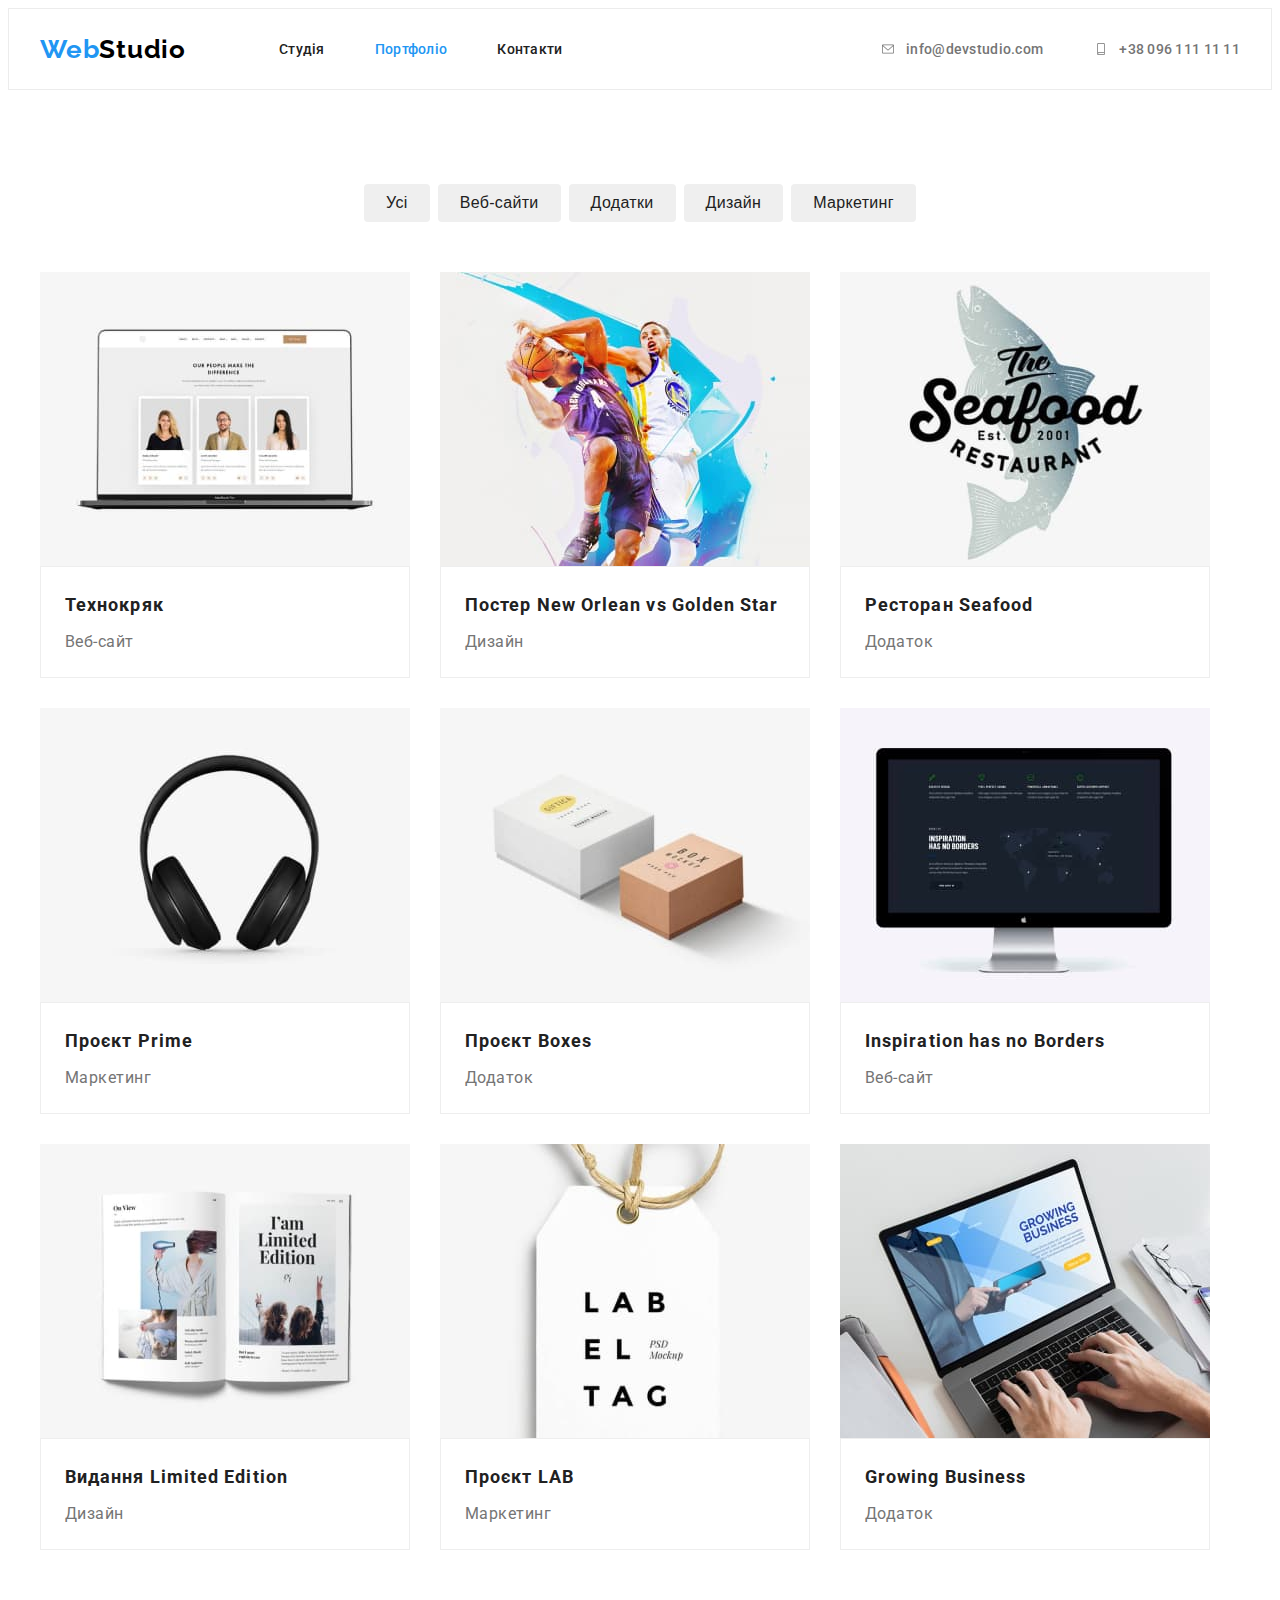
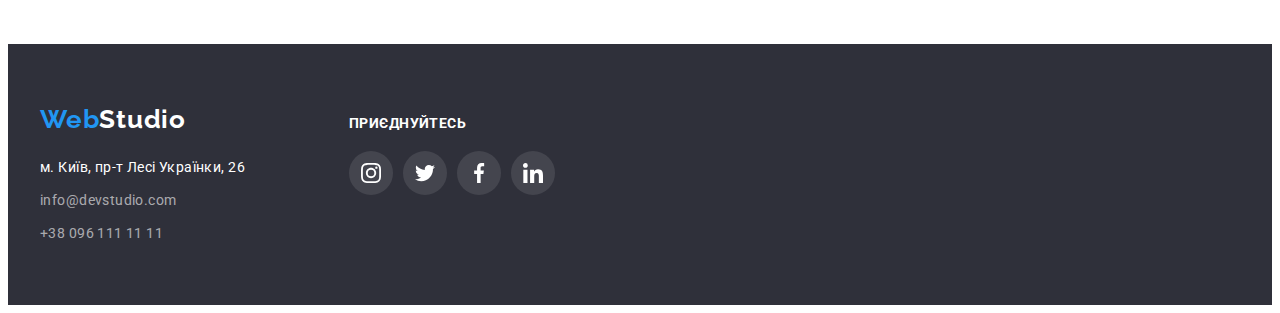
==== portfolio.html @ 69770211 "Summary" ====
<!DOCTYPE html>
<html lang="uk">
  <head>
    <meta charset="UTF-8" />
    <meta http-equiv="X-UA-Compatible" content="IE=edge" />
    <meta name="viewport" content="width=device-width, initial-scale=1.0" />
    <title>WebStudio</title>
    <!-- modern-normalize -->
    <link
      rel="stylesheet"
      href="https://cdnjs.cloudflare.com/ajax/libs/modern-normalize/1.1.0/modern-normalize.min.css"
      integrity="sha512-wpPYUAdjBVSE4KJnH1VR1HeZfpl1ub8YT/NKx4PuQ5NmX2tKuGu6U/JRp5y+Y8XG2tV+wKQpNHVUX03MfMFn9Q=="
      crossorigin="anonymous"
      referrerpolicy="no-referrer"
    />

    <!-- fonts -->
    <link
      href="https://fonts.googleapis.com/css2?family=Raleway:wght@700&family=Roboto:wght@400;500;700;900&display=swap"
      rel="stylesheet"
    />
    <!-- styles css -->
    <link rel="stylesheet" href="./css/styles.css" />
  </head>
  <body>
    <header class="header">
      <div class="header-container container">
        <nav class="container-list">
          <a href="./index.html" class="logo header-link"
            >Web<span class="name">Studio</span></a
          >
          <ul class="header-list site-nav list">
            <li class="header-item nav-list">
              <a href="" class="link">Студія</a>
            </li>
            <li class="header-item nav-list">
              <a href="./portfolio.html" class="link currentlink current">Портфоліо</a>
            </li>
            <li class="header-item nav-list">
              <a href="" class="link">Контакти</a>
            </li>
          </ul>
        </nav>
        <ul class="site-contact list">
          <li class="header-contact nav-list">
            <a href="mailto:info@devstudio.com" class="header-link link">
              <svg class="header-icon" width="16" height="12">
                <use href="./img/icons/icons.svg#icon-envelope"></use>
              </svg>
              info@devstudio.com
            </a>
          </li>
          <li class="header-contact nav-list">
            <a href="tel:380961111111" class="link">
              <svg class="header-icon" width="16" height="12">
                <use href="./img/icons/icons.svg#icon-smartphone"></use>
              </svg>
              +38 096 111 11 11</a
            >
          </li>
        </ul>
      </div>
    </header>
    <main class="portfolio-general">
      <!-- <h1>Портфоліо</h1> -->
      <section class="section">
        <div class="container">
          <h1 class="visually-hidden">Портфоліо</h1>
          <ul class="portfolio-list list">
            <li class="portfolio-list-link">
              <button type="button" class="portfolio-list-button">Усі</button>
            </li>
            <li class="portfolio-list-link">
              <button type="button" class="portfolio-list-button">
                Веб-сайти
              </button>
            </li>
            <li class="portfolio-list-link">
              <button type="button" class="portfolio-list-button">
                Додатки
              </button>
            </li>
            <li class="portfolio-list-link">
              <button type="button" class="portfolio-list-button">
                Дизайн
              </button>
            </li>
            <li class="portfolio-list-link">
              <button type="button" class="portfolio-list-button">
                Маркетинг
              </button>
            </li>
          </ul>
          <ul class="portfolio-examples list">
            <li class="list">
              <a href="" class="portfolio-examples-link"
              >
               
                <img class="try"
                  src="./img/portfolio-img-1.jpg"
                  alt="Портфоліо веб-сайту: Технокряк"
                  width="370"
                  height="294"
                  
                />
                 <div class="portfolio-overlay">
                  <p class="portfolio-overlay-text">Ресурс пропонує комплексні пропозиції з різним рівнем функціоналу та сервісів. Все це дозволить відвідувачу отримати вичерпні відомості про компанію чи приватну особу.</p>
                </div>
                
                
               
                <div class="portfolio-wrapper">
                  <h2 class="portfolio-header">Технокряк</h2>
                  <p class="portfolio-descr">Веб-сайт</p>
                </div></a
              >
              
            </li>
            <li class="list">
              <a href="" class="portfolio-examples-link">
                <img
                  src="./img/portfolio-img-2.jpg"
                  alt="Портфоліо постеру"
                  width="370"
                  height="294"
                />

                <div class="portfolio-overlay">
                  <p class="portfolio-overlay-text">Ресурс пропонує комплексні пропозиції з різним рівнем функціоналу та сервісів. Все це дозволить відвідувачу отримати вичерпні відомості про компанію чи приватну особу.</p>
                </div>
                <div class="portfolio-wrapper">
                  <h2 class="portfolio-header">
                    Постер New Orlean vs Golden Star
                  </h2>
                  <p class="portfolio-descr">Дизайн</p>
                </div></a
              >
              
            </li>
            <li class="list">
              <a href="" class="portfolio-examples-link">
                <img
                  src="./img/portfolio-img-3.jpg"
                  alt="Портфоліо рибного ресторану"
                  width="370"
                  height="294"
                />
                <div class="portfolio-overlay">
                  <p class="portfolio-overlay-text">Ресурс пропонує комплексні пропозиції з різним рівнем функціоналу та сервісів. Все це дозволить відвідувачу отримати вичерпні відомості про компанію чи приватну особу.</p>
                </div>
                <div class="portfolio-wrapper">
                  <h2 class="portfolio-header">Ресторан Seafood</h2>
                  <p class="portfolio-descr">Додаток</p>
                </div></a
              >
              
            </li>
            <li class="list">
              <a href="" class="portfolio-examples-link">
                <img
                  src="./img/portfolio-img-4.jpg"
                  alt="Портфоліо проекту"
                  width="370"
                  height="294"
                />
                <div class="portfolio-overlay">
                  <p class="portfolio-overlay-text">Ресурс пропонує комплексні пропозиції з різним рівнем функціоналу та сервісів. Все це дозволить відвідувачу отримати вичерпні відомості про компанію чи приватну особу.</p>
                </div>
                <div class="portfolio-wrapper">
                  <h2 class="portfolio-header">Проєкт Prime</h2>
                  <p class="portfolio-descr">Маркетинг</p>
                </div></a
              >
              
            </li>
            <li class="list">
              <a href="" class="portfolio-examples-link">
                <img
                  src="./img/portfolio-img-5.jpg"
                  alt="Портфоліо додатку"
                  width="370"
                  height="294"
                />
                <div class="portfolio-overlay">
                  <p class="portfolio-overlay-text">Ресурс пропонує комплексні пропозиції з різним рівнем функціоналу та сервісів. Все це дозволить відвідувачу отримати вичерпні відомості про компанію чи приватну особу.</p>
                </div>
                <div class="portfolio-wrapper">
                  <h2 class="portfolio-header">Проєкт Boxes</h2>
                  <p class="portfolio-descr">Додаток</p>
                </div></a
              >
               
            </li>
            <li class="list">
              <a href="" class="portfolio-examples-link">
                <img
                  src="./img/portfolio-img-6.jpg"
                  alt="Портфоліо веб-сайту: Натхнення не має кордонів"
                  width="370"
                  height="294"
                />
                <div class="portfolio-overlay">
                  <p class="portfolio-overlay-text">Ресурс пропонує комплексні пропозиції з різним рівнем функціоналу та сервісів. Все це дозволить відвідувачу отримати вичерпні відомості про компанію чи приватну особу.</p>
                </div>
                <div class="portfolio-wrapper">
                  <h2 class="portfolio-header">Inspiration has no Borders</h2>
                  <p class="portfolio-descr">Веб-сайт</p>
                </div></a
              >
               
            <li class="list">
              <a href="" class="portfolio-examples-link">
                <img
                  src="./img/portfolio-img-7.jpg"
                  alt="Портфоліо дизайну видання"
                  width="370"
                  height="294"
                />
                <div class="portfolio-overlay">
                  <p class="portfolio-overlay-text">Ресурс пропонує комплексні пропозиції з різним рівнем функціоналу та сервісів. Все це дозволить відвідувачу отримати вичерпні відомості про компанію чи приватну особу.</p>
                </div>
                <div class="portfolio-wrapper">
                  <h2 class="portfolio-header">Видання Limited Edition</h2>
                  <p class="portfolio-descr">Дизайн</p>
                </div></a
              >
               
            </li>
            <li class="list">
              <a href="" class="portfolio-examples-link">
                <img
                  src="./img/portfolio-img-8.jpg"
                  alt="Портфоліо маркетингового проекту"
                  width="370"
                  height="294"
                />
                <div class="portfolio-overlay">
                  <p class="portfolio-overlay-text">Ресурс пропонує комплексні пропозиції з різним рівнем функціоналу та сервісів. Все це дозволить відвідувачу отримати вичерпні відомості про компанію чи приватну особу.</p>
                </div>
                <div class="portfolio-wrapper">
                  <h2 class="portfolio-header">Проєкт LAB</h2>
                  <p class="portfolio-descr">Маркетинг</p>
                </div></a
              >
               
            </li>
            <li class="list">
              <a href="" class="portfolio-examples-link">
                <img
                  src="./img/portfolio-img-9.jpg"
                  alt="Портфоліо бізнес-додатку"
                  width="370"
                  height="294"
                />
                <div class="portfolio-overlay">
                  <p class="portfolio-overlay-text">Ресурс пропонує комплексні пропозиції з різним рівнем функціоналу та сервісів. Все це дозволить відвідувачу отримати вичерпні відомості про компанію чи приватну особу.</p>
                </div>
                <div class="portfolio-wrapper">
                  <h2 class="portfolio-header">Growing Business</h2>
                  <p class="portfolio-descr">Додаток</p>
                </div></a
              >
              
            </li>
          </ul>
        </div>
      </section>
    </main>

   <footer class="footer">
      <div class="container footer-contact">
         <div class="">
          <a href="./index.html" class="footer-logo logo"
          >Web<span class="second-name">Studio</span></a
        >
        <address>
          <ul class="site-contact-list list">
            <li class="link-location link-general">
              <a
                href="https://goo.gl/maps/aaZ5fvwbRXGfr1e5A"
                target="_blank"
                rel="noopener noreferrer nofollow"
                class="link-location"
                >м. Київ, пр-т Лесі Українки, 26</a
              >
            </li>
            <li class="link-contact link-general">
              <a href="mailto:info@devstudio.com" class="link-contact-list"
                >info@devstudio.com</a
              >
            </li>
            <li class="link-contact link-general">
              <a href="tel:380961111111" class="link-contact-list"
                >+38 096 111 11 11</a
              >
            </li>
          </ul>
         </div>
          <div class="socials-footer">
            <h3 class="footer-header"">Приєднуйтесь</h3>
            <ul class="socials-footer-list">
              <li class="list">
                <a
                  class="socials-link link"
                  href="https://www.instagram.com/"
                  target="_blank"
                  rel="noopener norefferer"
                  aria-label="Instagram icon"
                >
                  <svg class="socials-icon" width="20" height="20">
                    <use href="./img/icons/icons.svg#icon-instagram"></use>
                  </svg>
                </a>
              </li>
              <li class="list">
                <a
                  class="socials-link link"
                  href="https://twitter.com/"
                  target="_blank"
                  rel="noopener norefferer"
                  aria-label="Twitter icon"
                >
                  <svg class="socials-icon" width="20" height="20">
                    <use href="./img/icons/icons.svg#icon-twitter"></use>
                  </svg>
                </a>
              </li>
              <li class="list">
                <a
                  class="socials-link link"
                  href="https://www.facebook.com/"
                  target="_blank"
                  rel="noopener norefferer"
                  aria-label="Facebook icon"
                >
                  <svg class="socials-icon" width="20" height="20">
                    <use href="./img/icons/icons.svg#icon-facebook"></use>
                  </svg>
                </a>
              </li>
              <li class="list">
                <a
                  class="socials-link link"
                  href="https://www.linkedin.com/"
                  target="_blank"
                  rel="noopener norefferer"
                  aria-label="LinkedIn icon"
                >
                  <svg class="socials-icon" width="20" height="20">
                    <use href="./img/icons/icons.svg#icon-linkedin"></use>
                  </svg>
                </a>
              </li>
            </ul>
          </div>
        </address>
      </div>
    </footer>
  </body>
</html>

<!-- fjfj -->
---- css/styles.css ----
/* палітра 
колір основного тексту #212121 
вторинний колір #757575 
заголовок H1 #FFFFFF 
Логотип - #000000 #2196F3 
колір кнопки - #FFFFFF , 
background: #2196F3 
колір навігації header  #757575
колір навігації footer rgba(255, 255, 255, 0.6) 
навігація адреси #FFFFFF 

*/
:root {
  --primary-text-color: #212121;
  --secondary-text-color: #757575;
  --additional-color: #ffffff;
  --accent-color: #2196f3;
  --icon-color: #afb1b8;
}
head {
  background-color: var(--additional-color);
}
/* reset */
h1,
h2,
h3,
h4,
h5,
h6,
p {
  margin: 0;
}
.list {
  list-style: none;
  margin: 0;
  padding: 0;
}
img {
  display: block;
}
/* reset */

/* падінги для секцій */
/* .section {
  padding-top: 94px;
  padding-bottom: 94px;
} */
/* .hero-section {
  padding-top: 200px;
  padding-bottom: 200px;
}
.second-section {
  padding-top: 94px;
  padding-bottom: 94px;
} */
.section {
  padding-top: 94px;
  padding-bottom: 94px;
}
.container {
  width: 1200px;
  padding-left: 15px;
  padding-right: 15px;
  margin: 0 auto;
}
/* outline: 2px solid red;
  outline-offset: -2px; */

/* оформлення флекс для header */
/* .container-list {
  display: flex;
  flex-wrap: wrap;
}
.logo-main {
  margin-right: 93px;
}

.site-nav .nav-list {
  margin-right: 50px;
}
.site-contact .nav-list {
  margin-right: 50px;
}
.site-nav {
  display: flex;
  flex-wrap: wrap;
}
.site-contact {
  display: flex;
  flex-wrap: wrap;
} */

/* оформлення флекс для header */
.header {
  border: 1px solid #ececec;
}
body {
  font-family: 'Roboto', sans-serif;
  font-size: 14px;
  background-color: var(--additional-color);
  color: var(--primary-text-color);
}
/* header */
.header-container {
  display: flex;
  align-items: center;
}
.container-list {
  display: flex;
  align-items: center;
}
.header-list {
  margin-right: 94px;
}
.header-list {
  display: flex;
  align-items: center;
  gap: 50px;
}
.site-contact {
  display: flex;
  align-items: center;
  gap: 50px;
}
.site-contact {
  margin-left: auto;
}

.logo {
  text-decoration: none;
}
.logo {
  display: block;
  color: var(--accent-color);
  font-family: 'Raleway', sans-serif;
  margin-right: 93px;

  font-style: normal;
  font-weight: 700;
  font-size: 26px;
  line-height: calc(31 / 26);
  letter-spacing: 0.03em;
}

.name {
  color: #000000;
}
.second-name {
  color: var(--additional-color);
}
/* .site-nav {
  list-style: none;
} */
.site-nav .link {
  text-decoration: none;
}

.site-nav .link {
  display: block;
  padding-top: 32px;
  padding-bottom: 32px;
  color: var(--primary-text-color);
  font-weight: 500;
  line-height: calc(16 / 14);
  letter-spacing: 0.02em;
}
.site-nav .link:hover,
.site-nav .link:focus {
  color: var(--accent-color);
}
.site-nav .currentlink {
  color: var(--accent-color);
}
.nav-list {
  position: relative;
}

.current:hover::after {
  content: '';
  position: absolute;
  bottom: 0px;
  left: 0px;

  width: 100%;
  height: 4px;
  background-color: var(--accent-color);
  border-radius: 2px;
}

.site-contact {
  list-style: none;
}
.site-contact .link {
  text-decoration: none;
}
.header-icon {
  fill: currentColor;
  margin-right: 10px;
}

.site-contact .link {
  display: flex;
  align-items: center;
  padding-top: 32px;
  padding-bottom: 32px;
  color: var(--secondary-text-color);
  font-weight: 500;
  line-height: calc(16 / 14);
  letter-spacing: 0.02em;
  color: var(--secondary-text-color);
}
.site-contact .link:not(:last child) {
  margin-right: 30px;
}

.site-contact .link:hover,
.site-contact .link:focus {
  color: var(--accent-color);
}

.hero {
  padding: 200px 0px;
  margin-left: auto;
  margin-right: auto;
  height: 600px;
  max-width: 1600px;
  background-color: #c4c4c4;

  background-image: linear-gradient(
      rgba(47, 48, 58, 0.4),
      rgba(47, 48, 58, 0.4)
    ),
    url(../img/hero-img.jpg);
  background-position: center;
}

.hero-title {
  width: 696px;
  margin-left: auto;
  margin-right: auto;
  margin-bottom: 30px;
  color: var(--additional-color);
  font-weight: 900;
  font-size: 44px;
  line-height: calc(60 / 44);
  text-align: center;
  letter-spacing: 0.06em;
  text-transform: uppercase;
}
.hero-button {
  margin: auto;
  display: block;
  min-width: 216px;
  min-height: 50px;
  padding: 10px 32px;
  color: var(--additional-color);
  background-color: var(--accent-color);
  font-family: 'Roboto';
  font-weight: 700;
  font-size: 16px;
  line-height: calc(30 / 16);
  align-items: center;
  text-align: center;
  letter-spacing: 0.06em;
  border: none;
  border-radius: 4px;
}

.hero-button:hover,
.hero-button:focus {
  color: var(--additional-color);
  background-color: var(--accent-color);
}
/* hidden header */
.visually-hidden {
  position: absolute;
  width: 1px;
  height: 1px;
  margin: -1px;
  border: 0;
  padding: 0;

  white-space: nowrap;
  clip-path: inset(100%);
  clip: rect(0 0 0 0);
  overflow: hidden;
}

/* hidden header */
.features-list {
  list-style: none;
}

/* feature list оформлення флекс */
.features-work .features-list {
  display: flex;
  flex-wrap: wrap;
}
.features-list .feature-list-descr {
  margin-right: 30px;
}
.features-list .feature-list-descr:last-child {
  margin-right: 0px;
}

.feature-container-item {
  display: flex;
  align-items: center;
  justify-content: center;
  height: 120px;
  background-color: #f5f4fa;
  border-radius: 4px;
}

/* feature list оформлення флекс */

.features-list .feature-title {
  margin-top: 30px;
  margin-bottom: 10px;
  font-size: 14px;
  line-height: calc(16 / 14);
  letter-spacing: 0.03em;
  text-transform: uppercase;
}
.features-list .list-examples {
  width: 270px;
  color: var(--secondary-text-color);
  line-height: calc(24 / 14);
  letter-spacing: 0.03em;
}

.section-work .section-work-ex {
  list-style: none;
}
.team-section {
  background-color: #f5f4fa;
}

.team-section .list {
  list-style: none;
}
.section-title {
  margin-bottom: 50px;
  font-size: 36px;
  line-height: calc(42 / 36);
  text-align: center;
  letter-spacing: 0.03em;
}

/* section work оформлення flex */
.section-work {
  padding-top: 0px;
}
.section-work .list {
  display: flex;
  flex-wrap: wrap;
}
.list .section-work-ex {
  position: relative;
  margin-right: 30px;
}
.list .section-work-ex:last-child {
  margin-right: 0px;
}

.section-work-overlay {
  position: absolute;
  bottom: 0px;
  width: 100%;
  padding-top: 27px;
  padding-bottom: 27px;
  background-color: rgba(47, 48, 58, 0.8);
}
.section-work-overlay-text {
  font-style: normal;
  font-size: 14px;
  line-height: calc(16 / 14);
  text-align: center;
  text-transform: uppercase;
  letter-spacing: 0.03em;
  color: var(--additional-color);
}
/* section work оформлення flex */
.team-wrapper {
  padding-top: 30px;
  padding-bottom: 30px;
  background-color: #ffffff;
  border-radius: 0px 0px 4px 4px;
  box-shadow: 0px 1px 1px #000000;
}
.list .part-second-title {
  margin-bottom: 10px;
  font-weight: 500;
  font-size: 16px;
  line-height: calc(19 / 16);
  text-align: center;
  letter-spacing: 0.03em;
}
/* .participants-list .list {
  background-color: #ffffff;
  border-radius: 0px 0px 4px 4px;
  box-shadow: 0px 1px 1px #000000;
} */
.list .part-list-element {
  font-size: 16px;
  line-height: calc(19 / 16);
  text-align: center;
  letter-spacing: 0.03em;
  color: var(--secondary-text-color);
}

.socials {
  display: flex;
  justify-content: center;
  align-items: center;
  gap: 10px;
}
.socials-link {
  display: flex;
  justify-content: center;
  align-items: center;
  width: 44px;
  height: 44px;
  border-radius: 50%;
  background-color: rgba(255, 255, 255, 0.1);
  color: var(--icon-color);
}
.socials-link:hover,
.socials-link:focus {
  background-color: #2196f3;
}

.socials-icon {
  fill: currentColor;
}

/* оформлення флекс для секції наша команда */
.participants-list {
  display: flex;
  flex-wrap: wrap;
}
.participants-list .list {
  margin-right: 30px;
}
.participants-list .list:last-child {
  margin-right: 0px;
}
.part-list-element {
  margin-bottom: 16px;
}
/* оформлення картинок для секції наші постійні клієнти */
.socials-title {
  font-style: normal;
  font-size: 36px;
  line-height: calc(42 / 36);
  text-align: center;
  letter-spacing: 0.03em;
  margin-bottom: 50px;
}

.clients {
  text-decoration: none;
}

.clients {
  display: flex;
  align-items: center;
  justify-content: center;
  gap: 30px;
}
.clients-list {
  width: 170px;
  height: 92px;
}
.clients-link:hover,
.clients-link:focus {
  color: var(--accent-color);
  border: 1px solid var(--accent-color);
}
.clients-link {
  display: flex;
  justify-content: center;
  align-items: center;
  width: 100%;
  height: 100%;
  border: 1px solid var(--icon-color);
  border-radius: 4px;
  background-color: #ffffff;
  color: var(--icon-color);
}
.clients-icon {
  fill: currentColor;
}

/* оформлення картинок для секції наші постійні клієнти */

/* оформлення флекс для секції наша команда */

footer {
  background-color: #2f303a;
  padding-top: 60px;
  padding-bottom: 60px;
}
address {
  font-style: normal;
}
/* margin logo? */
/* .logo-name {
  margin-bottom: 20px;
} */

/* оформлення флекс для footer */

.footer-logo {
  margin-bottom: 20px;
}
/* footer flex */

.site-contact-list .link-location {
  list-style: none;
  text-decoration: none;
}
.site-contact-list .link-contact {
  list-style: none;
  text-decoration: none;
}

.site-contact-list .link-general {
  margin-bottom: 9px;
}
.site-contact-list .link-general:last-child {
  margin-bottom: 0px;
}
.site-contact-list .link-location {
  line-height: calc(24 / 14);
  letter-spacing: 0.03em;
  color: var(--additional-color);
}

.site-contact-list .link-contact-list:hover,
.site-contact-list .link-contact-list:focus {
  color: var(--accent-color);
}
.site-contact-list .link-contact-list {
  text-decoration: none;
  list-style: none;
}
.site-contact-list .link-contact-list {
  line-height: calc(24 / 14);
  letter-spacing: 0.03em;
  color: rgba(255, 255, 255, 0.6);
}

.footer-contact {
  display: flex;

  align-items: baseline;
}
.socials-footer {
  margin-left: 70px;
}

.socials-footer-list {
  display: flex;
  margin-top: 0px;
  margin-bottom: 0px;
  padding-left: 0px;
  gap: 10px;
}

.footer-header {
  font-style: normal;
  font-size: 14px;
  line-height: calc(16 / 14);
  letter-spacing: 0.03em;
  text-transform: uppercase;
  color: #ffffff;
  margin-bottom: 20px;
}

.socials-footer-list .socials-link {
  color: var(--additional-color);
}

/* css для сторінки Портфоліо */
/*  пробую початок */

/* .portfolio-list-link:nth-child(3n) {
  margin-right: 8px;
}
.portfolio-list-link:nth-last-child(-n + 3) {
  margin-bottom: 30px;
} */

/* оформлення сітки з картинок */
.portfolio-examples {
  display: flex;
  flex-wrap: wrap;
  gap: 30px;
}
/* запитать чому там відступ */
/* .portfolio-list-button {
  margin-bottom: 50px;
} */

.portfolio-list .portfolio-list-link {
  list-style: none;
}

/* оформлення флекс для списку кнопок */
.portfolio-list {
  display: flex;
  justify-content: center;
  margin-bottom: 50px;
  gap: 8px;
}

.portfolio-list-link:last-child {
  margin-right: 0px;
}

/* оформлення флекс для списку кнопок */
.portfolio-list .portfolio-list-button {
  min-height: 38px;
  font-weight: 500;
  font-size: 16px;
  line-height: calc(16 / 14);
  letter-spacing: 0.02em;
  cursor: pointer;
  color: var(--primary-text-color);
  border: none;
  padding: 6px 22px;
  border-radius: 4px;
}
.portfolio-list .portfolio-list-button:hover,
.portfolio-list .portfolio-list-button:focus {
  color: var(--additional-color);
  background-color: var(--accent-color);
  box-shadow: 0px 3px 1px rgba(0, 0, 0, 0.1), 0px 1px 2px rgba(0, 0, 0, 0.08),
    0px 2px 2px rgba(0, 0, 0, 0.12);
}

.portfolio-examples .list {
  list-style: none;
}
.portfolio-examples-link {
  text-decoration: none;
}
.portfolio-examples-link {
  display: block;
}
.portfolio-examples-link:hover,
.portfolio-examples-link:focus {
  box-shadow: 0px 1px 1px rgba(0, 0, 0, 0.12), 0px 4px 4px rgba(0, 0, 0, 0.06),
    1px 4px 6px rgba(0, 0, 0, 0.16);
}
.portfolio-wrapper {
  padding: 20px 24px;
  border: 1px solid #eeeeee;
}
.portfolio-examples .portfolio-header {
  margin-bottom: 4px;
  font-size: 18px;
  line-height: calc(36 / 18);
  letter-spacing: 0.06em;
  color: var(--primary-text-color);
}
.portfolio-examples .portfolio-descr {
  font-size: 16px;
  line-height: calc(30 / 16);
  letter-spacing: 0.03em;
  color: var(--secondary-text-color);
}

.portfolio-examples-link {
  position: relative;
}
.portfolio-overlay {
  position: absolute;
  content: '';
  top: 0px;
  left: 0px;
  width: 100%;
  height: 294px;
  padding-top: 63px;
  padding-bottom: 63px;
  padding-left: 24px;
  padding-right: 24px;

  background-color: rgba(33, 150, 243, 0.9);
  opacity: 0;
}
.portfolio-examples-link:hover .portfolio-overlay {
  opacity: 1;
  transform: ;
}
.portfolio-overlay-text {
  text-align: start;
  width: 322px;

  font-style: normal;
  font-size: 18px;
  line-height: calc(28 / 18);
  letter-spacing: 0.03em;
  color: var(--additional-color);
}

/* модальне вікно */
.backdrop {
  position: fixed;
  top: 0;
  left: 0;
  width: 100%;
  height: 100%;
  background-color: rgba(0, 0, 0, 0.2);
}
.modal {
  width: 528px;
  height: 581px;
  background-color: var(--additional-color);
  box-shadow: 0px 1px 3px rgba(0, 0, 0, 0.12), 0px 1px 1px rgba(0, 0, 0, 0.14),
    0px 2px 1px rgba(0, 0, 0, 0.2);
  border-radius: 4px;
  position: absolute;
  top: 50%;
  left: 50%;
  transform: translate(-50%, -50%);
}
.modal-button {
  position: absolute;
  top: 0;
  right: 0;
}
.is-hidden {
  visibility: hidden;
  opacity: 0;
  pointer-events: none;
}
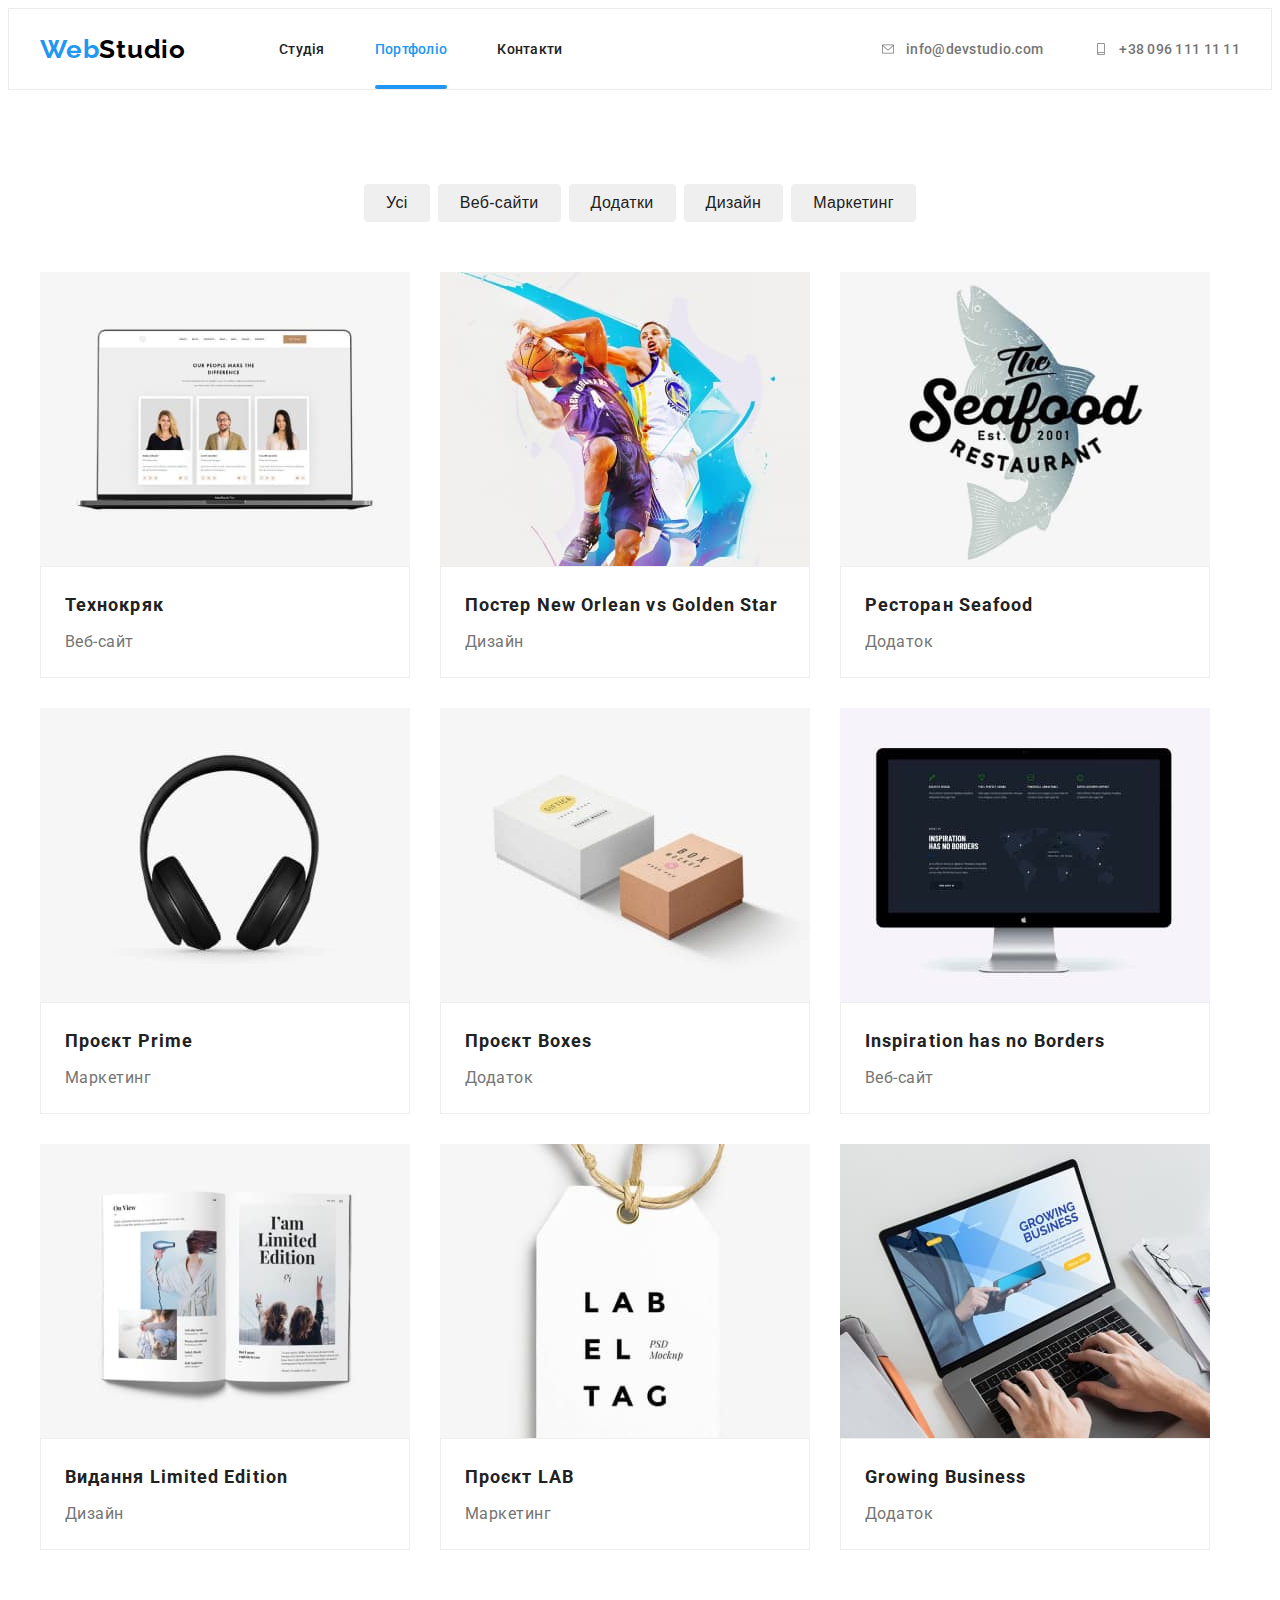
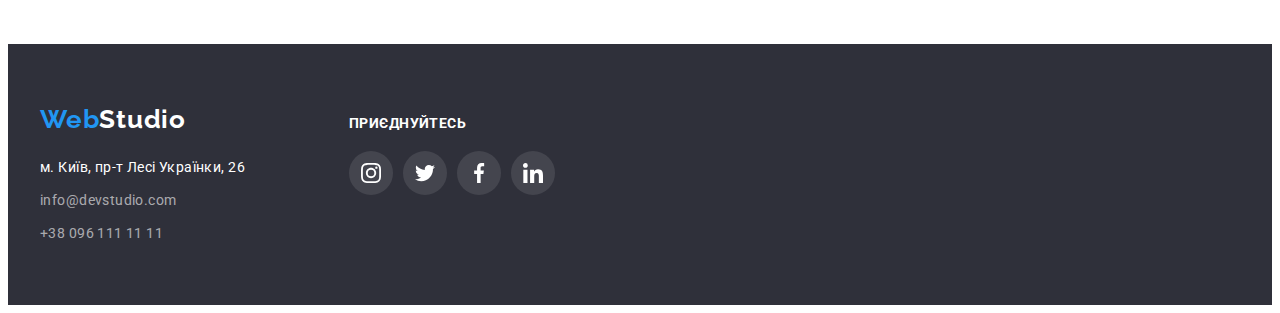
==== commit 63132e1c: "Summary" ====
--- a/portfolio.html
+++ b/portfolio.html
@@ -96,15 +96,17 @@
               <a href="" class="portfolio-examples-link"
               >
                
-                <img class="try"
-                  src="./img/portfolio-img-1.jpg"
-                  alt="Портфоліо веб-сайту: Технокряк"
-                  width="370"
-                  height="294"
+                <div class="portfolio-thumb">
+                  <img class="portfolio-thumb"
+                    src="./img/portfolio-img-1.jpg"
+                    alt="Портфоліо веб-сайту: Технокряк"
+                    width="370"
+                    height="294"
                   
-                />
-                 <div class="portfolio-overlay">
-                  <p class="portfolio-overlay-text">Ресурс пропонує комплексні пропозиції з різним рівнем функціоналу та сервісів. Все це дозволить відвідувачу отримати вичерпні відомості про компанію чи приватну особу.</p>
+                  />
+                   <div class="portfolio-overlay">
+                    <p class="portfolio-overlay-text">Ресурс пропонує комплексні пропозиції з різним рівнем функціоналу та сервісів. Все це дозволить відвідувачу отримати вичерпні відомості про компанію чи приватну особу.</p>
+                  </div>
                 </div>
                 
                 
@@ -118,15 +120,16 @@
             </li>
             <li class="list">
               <a href="" class="portfolio-examples-link">
-                <img
-                  src="./img/portfolio-img-2.jpg"
-                  alt="Портфоліо постеру"
-                  width="370"
-                  height="294"
-                />
-
-                <div class="portfolio-overlay">
-                  <p class="portfolio-overlay-text">Ресурс пропонує комплексні пропозиції з різним рівнем функціоналу та сервісів. Все це дозволить відвідувачу отримати вичерпні відомості про компанію чи приватну особу.</p>
+                <div class="portfolio-thumb">
+                  <img
+                    src="./img/portfolio-img-2.jpg"
+                    alt="Портфоліо постеру"
+                    width="370"
+                    height="294"
+                  />
+                  <div class="portfolio-overlay">
+                    <p class="portfolio-overlay-text">Ресурс пропонує комплексні пропозиції з різним рівнем функціоналу та сервісів. Все це дозволить відвідувачу отримати вичерпні відомості про компанію чи приватну особу.</p>
+                  </div>
                 </div>
                 <div class="portfolio-wrapper">
                   <h2 class="portfolio-header">
@@ -139,14 +142,16 @@
             </li>
             <li class="list">
               <a href="" class="portfolio-examples-link">
-                <img
-                  src="./img/portfolio-img-3.jpg"
-                  alt="Портфоліо рибного ресторану"
-                  width="370"
-                  height="294"
-                />
-                <div class="portfolio-overlay">
-                  <p class="portfolio-overlay-text">Ресурс пропонує комплексні пропозиції з різним рівнем функціоналу та сервісів. Все це дозволить відвідувачу отримати вичерпні відомості про компанію чи приватну особу.</p>
+                <div class="portfolio-thumb">
+                  <img
+                    src="./img/portfolio-img-3.jpg"
+                    alt="Портфоліо рибного ресторану"
+                    width="370"
+                    height="294"
+                  />
+                  <div class="portfolio-overlay">
+                    <p class="portfolio-overlay-text">Ресурс пропонує комплексні пропозиції з різним рівнем функціоналу та сервісів. Все це дозволить відвідувачу отримати вичерпні відомості про компанію чи приватну особу.</p>
+                  </div>
                 </div>
                 <div class="portfolio-wrapper">
                   <h2 class="portfolio-header">Ресторан Seafood</h2>
@@ -157,14 +162,16 @@
             </li>
             <li class="list">
               <a href="" class="portfolio-examples-link">
-                <img
-                  src="./img/portfolio-img-4.jpg"
-                  alt="Портфоліо проекту"
-                  width="370"
-                  height="294"
-                />
-                <div class="portfolio-overlay">
-                  <p class="portfolio-overlay-text">Ресурс пропонує комплексні пропозиції з різним рівнем функціоналу та сервісів. Все це дозволить відвідувачу отримати вичерпні відомості про компанію чи приватну особу.</p>
+                <div class="portfolio-thumb">
+                  <img
+                    src="./img/portfolio-img-4.jpg"
+                    alt="Портфоліо проекту"
+                    width="370"
+                    height="294"
+                  />
+                  <div class="portfolio-overlay">
+                    <p class="portfolio-overlay-text">Ресурс пропонує комплексні пропозиції з різним рівнем функціоналу та сервісів. Все це дозволить відвідувачу отримати вичерпні відомості про компанію чи приватну особу.</p>
+                  </div>
                 </div>
                 <div class="portfolio-wrapper">
                   <h2 class="portfolio-header">Проєкт Prime</h2>
@@ -175,14 +182,16 @@
             </li>
             <li class="list">
               <a href="" class="portfolio-examples-link">
-                <img
-                  src="./img/portfolio-img-5.jpg"
-                  alt="Портфоліо додатку"
-                  width="370"
-                  height="294"
-                />
-                <div class="portfolio-overlay">
-                  <p class="portfolio-overlay-text">Ресурс пропонує комплексні пропозиції з різним рівнем функціоналу та сервісів. Все це дозволить відвідувачу отримати вичерпні відомості про компанію чи приватну особу.</p>
+                <div class="portfolio-thumb">
+                  <img
+                    src="./img/portfolio-img-5.jpg"
+                    alt="Портфоліо додатку"
+                    width="370"
+                    height="294"
+                  />
+                  <div class="portfolio-overlay">
+                    <p class="portfolio-overlay-text">Ресурс пропонує комплексні пропозиції з різним рівнем функціоналу та сервісів. Все це дозволить відвідувачу отримати вичерпні відомості про компанію чи приватну особу.</p>
+                  </div>
                 </div>
                 <div class="portfolio-wrapper">
                   <h2 class="portfolio-header">Проєкт Boxes</h2>
@@ -193,15 +202,18 @@
             </li>
             <li class="list">
               <a href="" class="portfolio-examples-link">
-                <img
-                  src="./img/portfolio-img-6.jpg"
-                  alt="Портфоліо веб-сайту: Натхнення не має кордонів"
-                  width="370"
-                  height="294"
-                />
-                <div class="portfolio-overlay">
-                  <p class="portfolio-overlay-text">Ресурс пропонує комплексні пропозиції з різним рівнем функціоналу та сервісів. Все це дозволить відвідувачу отримати вичерпні відомості про компанію чи приватну особу.</p>
-                </div>
+                <div class="portfolio-thumb">
+                  <img
+                    src="./img/portfolio-img-6.jpg"
+                    alt="Портфоліо веб-сайту: Натхнення не має кордонів"
+                    width="370"
+                    height="294"
+                  />
+                  <div class="portfolio-overlay">
+                    <p class="portfolio-overlay-text">Ресурс пропонує комплексні пропозиції з різним рівнем функціоналу та сервісів. Все це дозволить відвідувачу отримати вичерпні відомості про компанію чи приватну особу.</p>
+                </div>
+                </div>
+
                 <div class="portfolio-wrapper">
                   <h2 class="portfolio-header">Inspiration has no Borders</h2>
                   <p class="portfolio-descr">Веб-сайт</p>
@@ -210,14 +222,16 @@
                
             <li class="list">
               <a href="" class="portfolio-examples-link">
-                <img
-                  src="./img/portfolio-img-7.jpg"
-                  alt="Портфоліо дизайну видання"
-                  width="370"
-                  height="294"
-                />
-                <div class="portfolio-overlay">
-                  <p class="portfolio-overlay-text">Ресурс пропонує комплексні пропозиції з різним рівнем функціоналу та сервісів. Все це дозволить відвідувачу отримати вичерпні відомості про компанію чи приватну особу.</p>
+                <div class="portfolio-thumb">
+                  <img
+                    src="./img/portfolio-img-7.jpg"
+                    alt="Портфоліо дизайну видання"
+                    width="370"
+                    height="294"
+                  />
+                  <div class="portfolio-overlay">
+                    <p class="portfolio-overlay-text">Ресурс пропонує комплексні пропозиції з різним рівнем функціоналу та сервісів. Все це дозволить відвідувачу отримати вичерпні відомості про компанію чи приватну особу.</p>
+                  </div>
                 </div>
                 <div class="portfolio-wrapper">
                   <h2 class="portfolio-header">Видання Limited Edition</h2>
@@ -228,14 +242,16 @@
             </li>
             <li class="list">
               <a href="" class="portfolio-examples-link">
-                <img
-                  src="./img/portfolio-img-8.jpg"
-                  alt="Портфоліо маркетингового проекту"
-                  width="370"
-                  height="294"
-                />
-                <div class="portfolio-overlay">
-                  <p class="portfolio-overlay-text">Ресурс пропонує комплексні пропозиції з різним рівнем функціоналу та сервісів. Все це дозволить відвідувачу отримати вичерпні відомості про компанію чи приватну особу.</p>
+                <div class="portfolio-thumb">
+                  <img
+                    src="./img/portfolio-img-8.jpg"
+                    alt="Портфоліо маркетингового проекту"
+                    width="370"
+                    height="294"
+                  />
+                  <div class="portfolio-overlay">
+                    <p class="portfolio-overlay-text">Ресурс пропонує комплексні пропозиції з різним рівнем функціоналу та сервісів. Все це дозволить відвідувачу отримати вичерпні відомості про компанію чи приватну особу.</p>
+                  </div>
                 </div>
                 <div class="portfolio-wrapper">
                   <h2 class="portfolio-header">Проєкт LAB</h2>
@@ -246,14 +262,16 @@
             </li>
             <li class="list">
               <a href="" class="portfolio-examples-link">
-                <img
-                  src="./img/portfolio-img-9.jpg"
-                  alt="Портфоліо бізнес-додатку"
-                  width="370"
-                  height="294"
-                />
-                <div class="portfolio-overlay">
-                  <p class="portfolio-overlay-text">Ресурс пропонує комплексні пропозиції з різним рівнем функціоналу та сервісів. Все це дозволить відвідувачу отримати вичерпні відомості про компанію чи приватну особу.</p>
+                <div class="portfolio-thumb">
+                  <img
+                    src="./img/portfolio-img-9.jpg"
+                    alt="Портфоліо бізнес-додатку"
+                    width="370"
+                    height="294"
+                  />
+                  <div class="portfolio-overlay">
+                    <p class="portfolio-overlay-text">Ресурс пропонує комплексні пропозиції з різним рівнем функціоналу та сервісів. Все це дозволить відвідувачу отримати вичерпні відомості про компанію чи приватну особу.</p>
+                  </div>
                 </div>
                 <div class="portfolio-wrapper">
                   <h2 class="portfolio-header">Growing Business</h2>
--- a/css/styles.css
+++ b/css/styles.css
@@ -163,6 +163,10 @@
   font-weight: 500;
   line-height: calc(16 / 14);
   letter-spacing: 0.02em;
+  transition-property: color;
+  transition-duration: 250ms;
+  transition-timing-function: cubic-bezier(0.4, 0, 0.2, 1);
+  transition-delay: 300ms;
 }
 .site-nav .link:hover,
 .site-nav .link:focus {
@@ -175,7 +179,7 @@
   position: relative;
 }
 
-.current:hover::after {
+.current::after {
   content: '';
   position: absolute;
   bottom: 0px;
@@ -208,6 +212,10 @@
   line-height: calc(16 / 14);
   letter-spacing: 0.02em;
   color: var(--secondary-text-color);
+  transition-property: color;
+  transition-duration: 250ms;
+  transition-timing-function: cubic-bezier(0.4, 0, 0.2, 1);
+  transition-delay: 100ms;
 }
 .site-contact .link:not(:last child) {
   margin-right: 30px;
@@ -264,6 +272,7 @@
   letter-spacing: 0.06em;
   border: none;
   border-radius: 4px;
+  cursor: pointer;
 }
 
 .hero-button:hover,
@@ -415,23 +424,28 @@
   align-items: center;
   gap: 10px;
 }
-.socials-link {
+.socials-link-main {
   display: flex;
   justify-content: center;
   align-items: center;
   width: 44px;
   height: 44px;
   border-radius: 50%;
-  background-color: rgba(255, 255, 255, 0.1);
-  color: var(--icon-color);
-}
-.socials-link:hover,
-.socials-link:focus {
-  background-color: #2196f3;
-}
-
-.socials-icon {
-  fill: currentColor;
+
+  transition-property: background-color, color;
+  transition-duration: 250ms;
+  transition-timing-function: cubic-bezier(0.4, 0, 0.2, 1);
+  transition-delay: 100ms;
+}
+.socials-icon-main {
+  fill: var(--icon-color);
+}
+.socials-link-main:hover,
+.socials-link-main:focus {
+  background-color: var(--accent-color);
+}
+.socials-link-main:hover .socials-icon-main {
+  fill: var(--additional-color);
 }
 
 /* оформлення флекс для секції наша команда */
@@ -487,6 +501,10 @@
   border-radius: 4px;
   background-color: #ffffff;
   color: var(--icon-color);
+  transition-property: color, border;
+  transition-duration: 250ms;
+  transition-timing-function: cubic-bezier(0.4, 0, 0.2, 1);
+  transition-delay: 100ms;
 }
 .clients-icon {
   fill: currentColor;
@@ -549,6 +567,10 @@
   line-height: calc(24 / 14);
   letter-spacing: 0.03em;
   color: rgba(255, 255, 255, 0.6);
+  transition-property: color;
+  transition-duration: 250ms;
+  transition-timing-function: cubic-bezier(0.4, 0, 0.2, 1);
+  transition-delay: 100ms;
 }
 
 .footer-contact {
@@ -580,6 +602,28 @@
 
 .socials-footer-list .socials-link {
   color: var(--additional-color);
+}
+.socials-link {
+  display: flex;
+  justify-content: center;
+  align-items: center;
+  width: 44px;
+  height: 44px;
+  border-radius: 50%;
+  background-color: rgba(255, 255, 255, 0.1);
+
+  transition-property: background-color, color;
+  transition-duration: 250ms;
+  transition-timing-function: cubic-bezier(0.4, 0, 0.2, 1);
+  transition-delay: 100ms;
+}
+.socials-icon {
+  fill: var(--additional-color);
+}
+.socials-link:hover,
+.socials-link:focus {
+  background-color: #2196f3;
+  /* color: var(--additional-color); */
 }
 
 /* css для сторінки Портфоліо */
@@ -631,6 +675,10 @@
   border: none;
   padding: 6px 22px;
   border-radius: 4px;
+  transition-property: color, background-color, box-shadow;
+  transition-duration: 250ms;
+  transition-timing-function: cubic-bezier(0.4, 0, 0.2, 1);
+  transition-delay: 100ms;
 }
 .portfolio-list .portfolio-list-button:hover,
 .portfolio-list .portfolio-list-button:focus {
@@ -648,6 +696,10 @@
 }
 .portfolio-examples-link {
   display: block;
+  transition-property: box-shadow;
+  transition-duration: 250ms;
+  transition-timing-function: cubic-bezier(0.4, 0, 0.2, 1);
+  transition-delay: 100ms;
 }
 .portfolio-examples-link:hover,
 .portfolio-examples-link:focus {
@@ -672,7 +724,7 @@
   color: var(--secondary-text-color);
 }
 
-.portfolio-examples-link {
+.portfolio-thumb {
   position: relative;
 }
 .portfolio-overlay {
@@ -681,22 +733,32 @@
   top: 0px;
   left: 0px;
   width: 100%;
-  height: 294px;
+  height: 100%;
   padding-top: 63px;
   padding-bottom: 63px;
   padding-left: 24px;
   padding-right: 24px;
 
   background-color: rgba(33, 150, 243, 0.9);
-  opacity: 0;
+  /* opacity: 0; */
+  transform: translateY(100%);
+  transition-property: transform;
+  transition-duration: 250ms;
+  transition-timing-function: cubic-bezier(0.4, 0, 0.2, 1);
+  transition-delay: 100ms;
 }
 .portfolio-examples-link:hover .portfolio-overlay {
-  opacity: 1;
-  transform: ;
+  transform: translateY(0%);
+  animation: bottom-to-top 1000ms ease 200ms 1 both;
+}
+.portfolio-thumb {
+  overflow: hidden;
 }
 .portfolio-overlay-text {
-  text-align: start;
-  width: 322px;
+  display: flex;
+  align-items: center;
+
+  /* width: 322px; */
 
   font-style: normal;
   font-size: 18px;
@@ -713,6 +775,15 @@
   width: 100%;
   height: 100%;
   background-color: rgba(0, 0, 0, 0.2);
+  transition-property: opacity, visibility;
+  transition-duration: 250ms;
+  transition-timing-function: cubic-bezier(0.4, 0, 0.2, 1);
+  transition-delay: 100ms;
+}
+.backdrop.is-hidden {
+  visibility: hidden;
+  opacity: 0;
+  pointer-events: none;
 }
 .modal {
   width: 528px;
@@ -726,6 +797,9 @@
   left: 50%;
   transform: translate(-50%, -50%);
 }
+.portfolio-try {
+  animation: left-to-right 100ms ease 200ms 1 both;
+}
 .modal-button {
   position: absolute;
   top: 0;
@@ -736,3 +810,17 @@
   opacity: 0;
   pointer-events: none;
 }
+
+/* animation */
+
+@keyframes bottom-to-top {
+  0% {
+    opacity: 0;
+    transform: translateY(100px);
+  }
+
+  100% {
+    opacity: 1;
+    transform: translateY(0px);
+  }
+}
